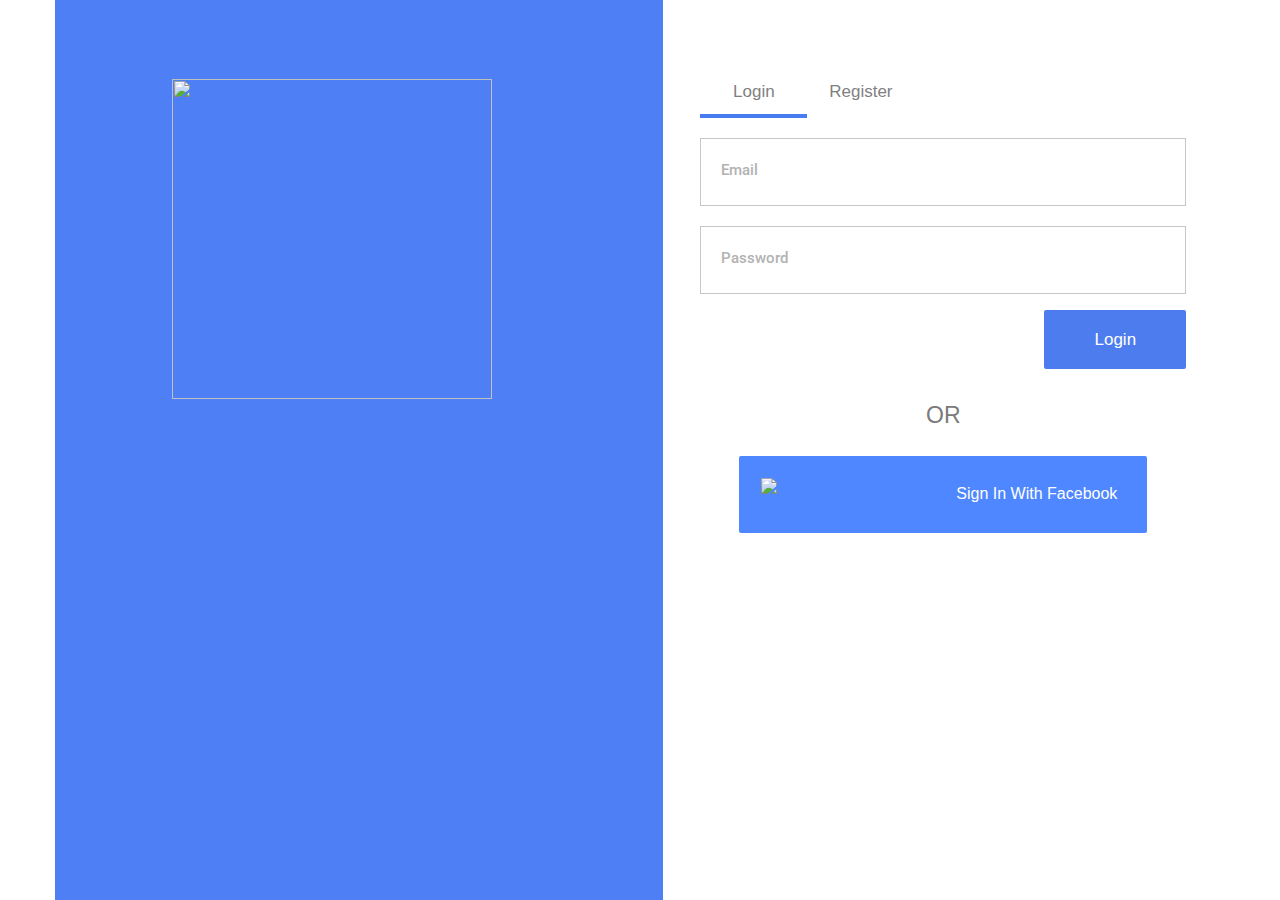
==== login.html @ db2debed "login page" ====
<html>
<head>
  <title>Login | Taphive</title>
  <link href='https://fonts.googleapis.com/css?family=Roboto:400,300italic,300,400italic,500,500italic,700,700italic' rel='stylesheet' type='text/css'>

  <meta name="viewport" content="width=device-width, initial-scale=1">
 <link rel="stylesheet" href="http://maxcdn.bootstrapcdn.com/bootstrap/3.3.6/css/bootstrap.min.css">
 <script src="https://ajax.googleapis.com/ajax/libs/jquery/1.12.0/jquery.min.js"></script>
 <script src="http://maxcdn.bootstrapcdn.com/bootstrap/3.3.6/js/bootstrap.min.js"></script>
   <link rel="stylesheet" type="text/css" href="assests/login.css"/>
</head>
<body>
  <div class="container">
    <div class="con1">
<center><img src="img/logo-info.png" style="margin-top:13%;margin-left:-9%" height="320px"/></center>

    </div>
    <div class="con2">

    <div class="search_box">

</div><div>
  <div class="con_content">
<ul class="nav nav-pills nav-justified">
    <li class="active"><a href="#">Login</a></li>
    <li><a href="#">Register</a></li>

  </ul>
  <div class="email" contentEditable="true" >
Email
  </div>
  <div class="password" contentEditable="true" >
Password
  </div>

  <div class="login"><center>Login
</center>  </div>
<br></div></div><br><br><br><br><center>
<span class="medium">OR</span></center>
<center><div class="google_login"><div class="google_icon"><img src="img/gicon.png" /></div><div class="google_text">Sign In With Facebook</div>
    </div>
  </center>
    </div>
</div>

  </div>
</body>
</html>
---- assests/login.css ----
.con1{
  float:left;
  width:52%;
  background-color: #4e7ff5;
  height:100%;
  position: relative;
}
.con2{
  float:left;
  width:47%;
    height:100%;
    padding-left: 10px ;
    color: #c6c6c6;


}
.menu{
  padding : 0px 15px 18px 20px;
width:100%;
    font-family: "Roboto";
  color:#d6d5d5;
     position:absolute;
  bottom:0px;
}
.left-float{
  font-weight: 300;
  float:left;
  margin-right:20px;
}
.menu-left{
  float:left;
  right:0px;

}
.menu-right{
  float:right;
  margin-right: 55px;
}
.search_box{
margin:70px 5% 30px 5%;
}

.search_box_input{

  border-style: solid;
  border-width: 1px;
  border-color: rgba(0, 0, 0,0.22);
  background-color: rgb(255, 255, 255);


height:50px;

  font-size: 15px;
  font-family: "Roboto";
  color: rgb(178, 178, 178);

padding: 21px 20px 45px 20px;

}

.container {
    padding-right: 0px;
    padding-left: 0px;

}
.con_content{
  margin : 0px 5%;
  font-size:17px;
  font-weight:500;
}
.nav-pills > li.active > a, .nav-pills > li.active > a:focus, .nav-pills > li.active > a:hover {
  color: #7f7f81;
  background-color:#fff;


     border-bottom: 4px solid #487df2;
     border-radius: 0px;
}
a {
    color: #7f7f81;

}
.nav-justified > li {
    display: table-cell;
    width: 107px;
    font-weight:400;
}

.email{
margin-top: 20px;
  border-style: solid;
  border-width: 1px;
  border-color: rgba(0, 0, 0,0.22);
  background-color: rgb(255, 255, 255);


height:50px;

  font-size: 15px;
  font-family: "Roboto";
  color: rgb(178, 178, 178);

padding: 21px 20px 45px 20px;

}
.password{
margin-top: 20px;
  border-style: solid;
  border-width: 1px;
  border-color: rgba(0, 0, 0,0.22);
  background-color: rgb(255, 255, 255);


height:40px;

  font-size: 15px;
  font-family: "Roboto";
  color: rgb(178, 178, 178);

padding: 21px 20px 45px 20px;

}
.login{
  border-radius:2px;
  margin-top:16px;
  float:right;

color:#fff;
  background-color: rgb(76, 124, 238);

  width: 142px;
  height: 59px;
padding: 18px 0px;

}
.medium{
  font-size:23px;
  font-weight: 400;
  margin-top: 68px;
  color:#7a7a7a;
}
.google_login {
  margin-top:25px;
  border-radius: 2px;
  background-color: #4e87ff;

  width: 408px;
  height: 77px;
color:#fff;

}
.google_icon{
  float:left;
  margin: 22px 5px 0px 22px;
}
.google_text{
  float:right;
  margin-right:30px;
  margin-top:27px;
  font-size:16px;
}
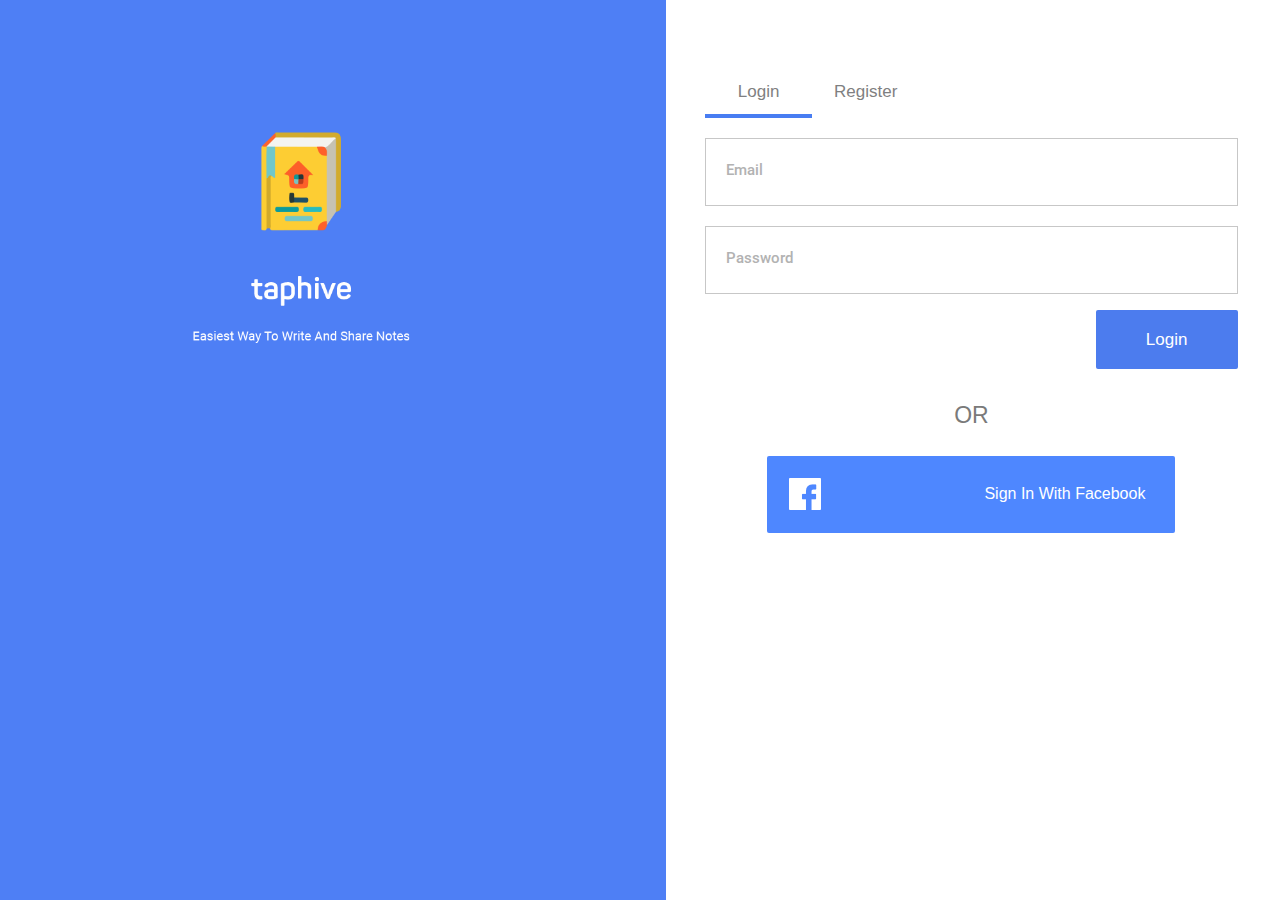
==== commit 3fec71d8: "Login VIEW FIXED" ====
--- a/login.html
+++ b/login.html
@@ -10,7 +10,7 @@
    <link rel="stylesheet" type="text/css" href="assests/login.css"/>
 </head>
 <body>
-  <div class="container">
+  <div class="">
     <div class="con1">
 <center><img src="img/logo-info.png" style="margin-top:13%;margin-left:-9%" height="320px"/></center>
 
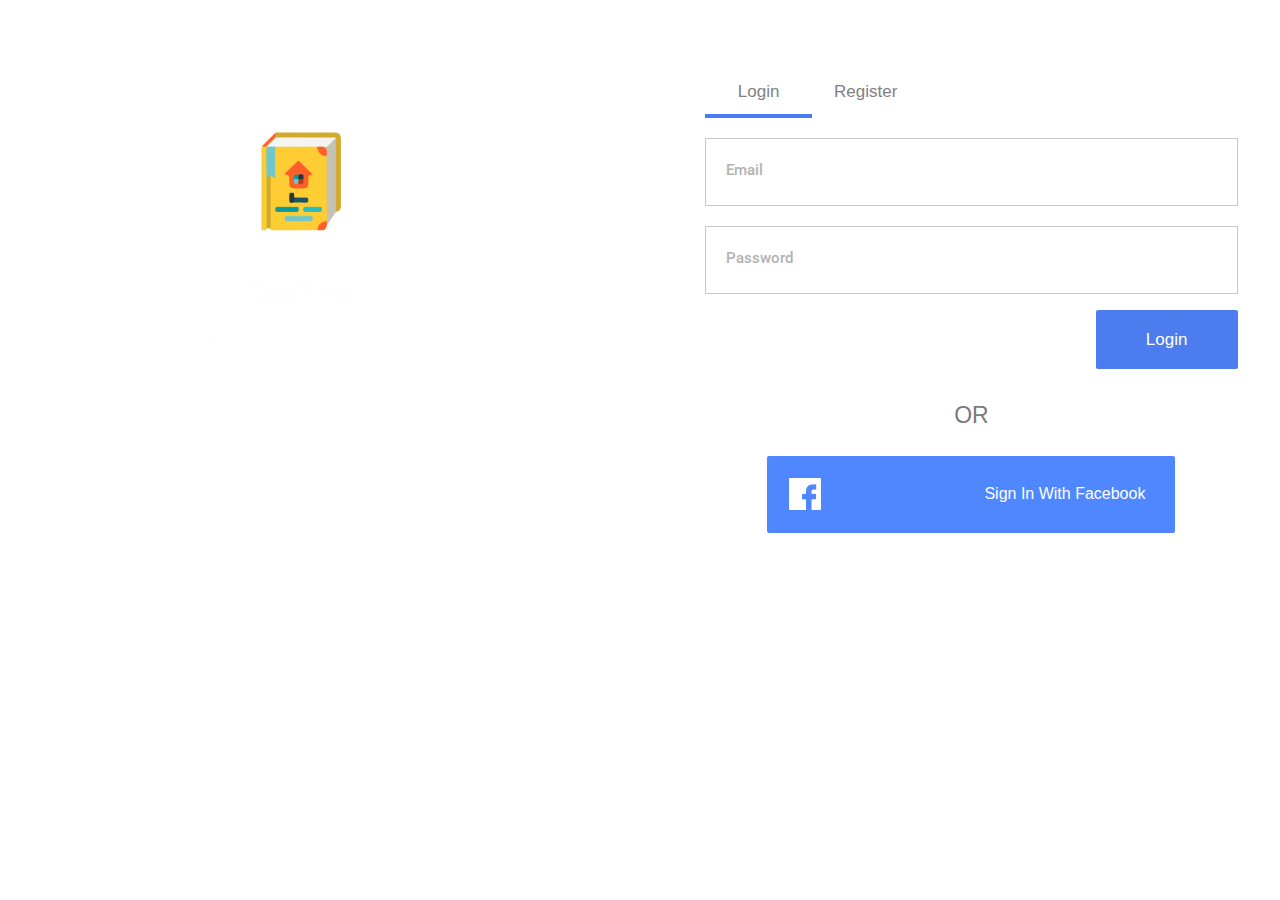
==== commit 7bdeeb25: "login page" ====
--- a/login.html
+++ b/login.html
@@ -12,8 +12,9 @@
 <body>
   <div class="">
     <div class="con1">
+      <div class="purple_layer">
 <center><img src="img/logo-info.png" style="margin-top:13%;margin-left:-9%" height="320px"/></center>
-
+</div>
     </div>
     <div class="con2">
 
--- a/assests/login.css
+++ b/assests/login.css
@@ -2,9 +2,19 @@
 .con1{
   float:left;
   width:52%;
-  background-color: #4e7ff5;
+
+    background: url('http://qsf.ec.quoracdn.net/-images.home.logged_out_bg3.pngbd129e920075dee8.png');
   height:100%;
   position: relative;
+}
+.blue_layer{
+  /*
+  background-color: rgba(12, 19, 98, 0.72);
+  */
+background: rgba(19,88,214,0.86);
+
+  width: 100%;
+  height: 100%;
 }
 .con2{
   float:left;
